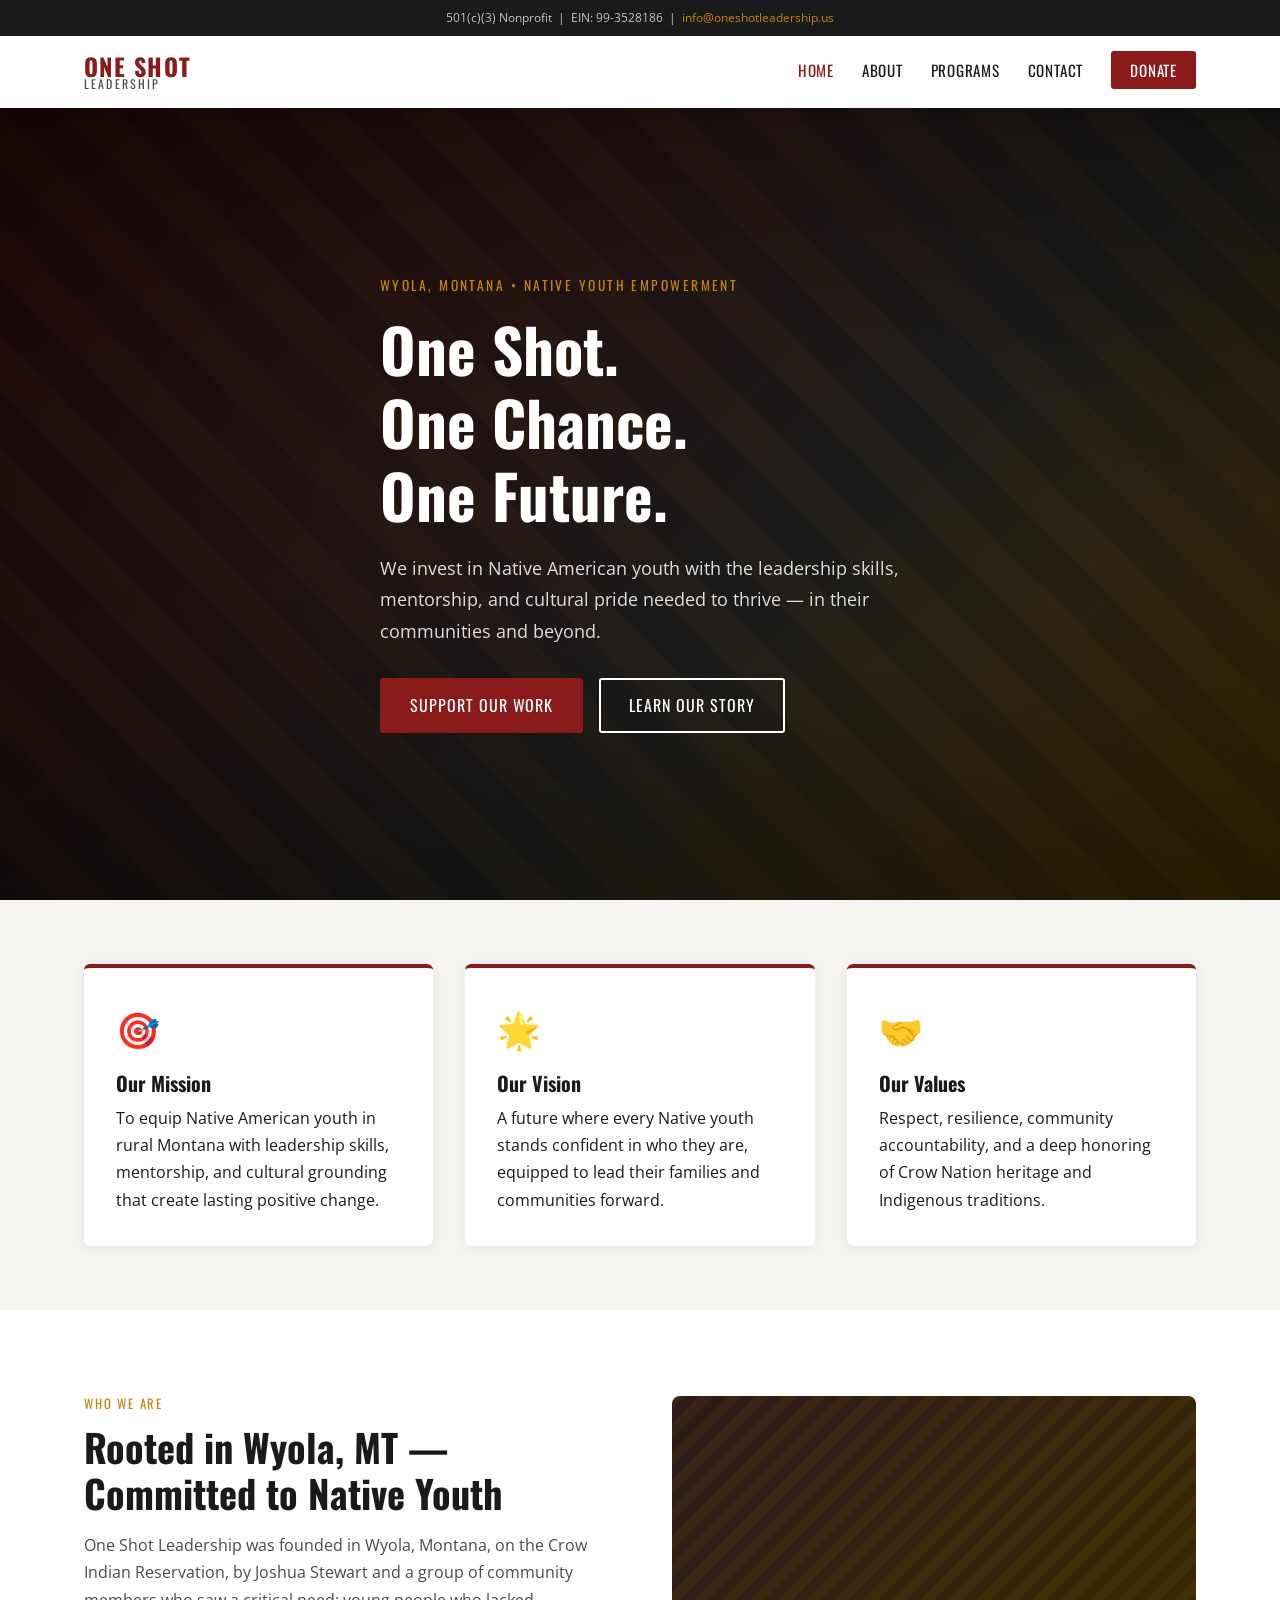
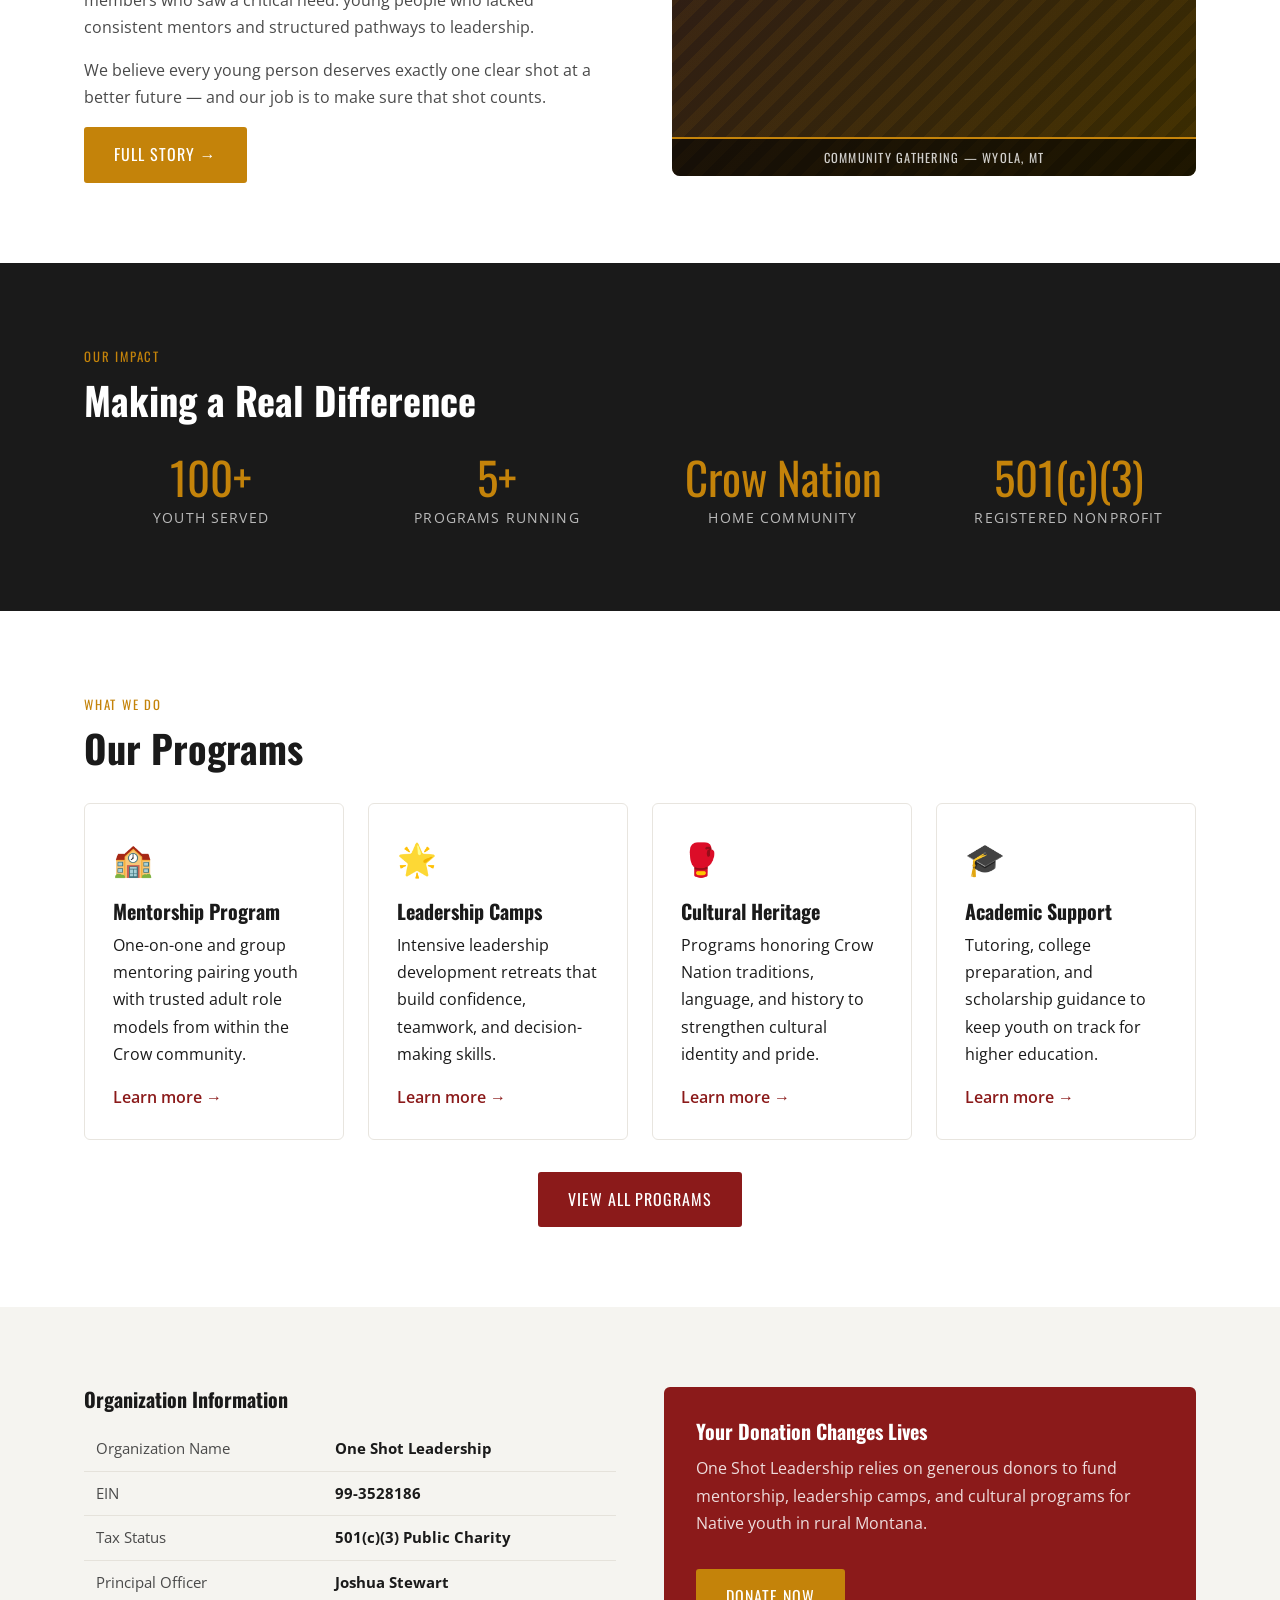
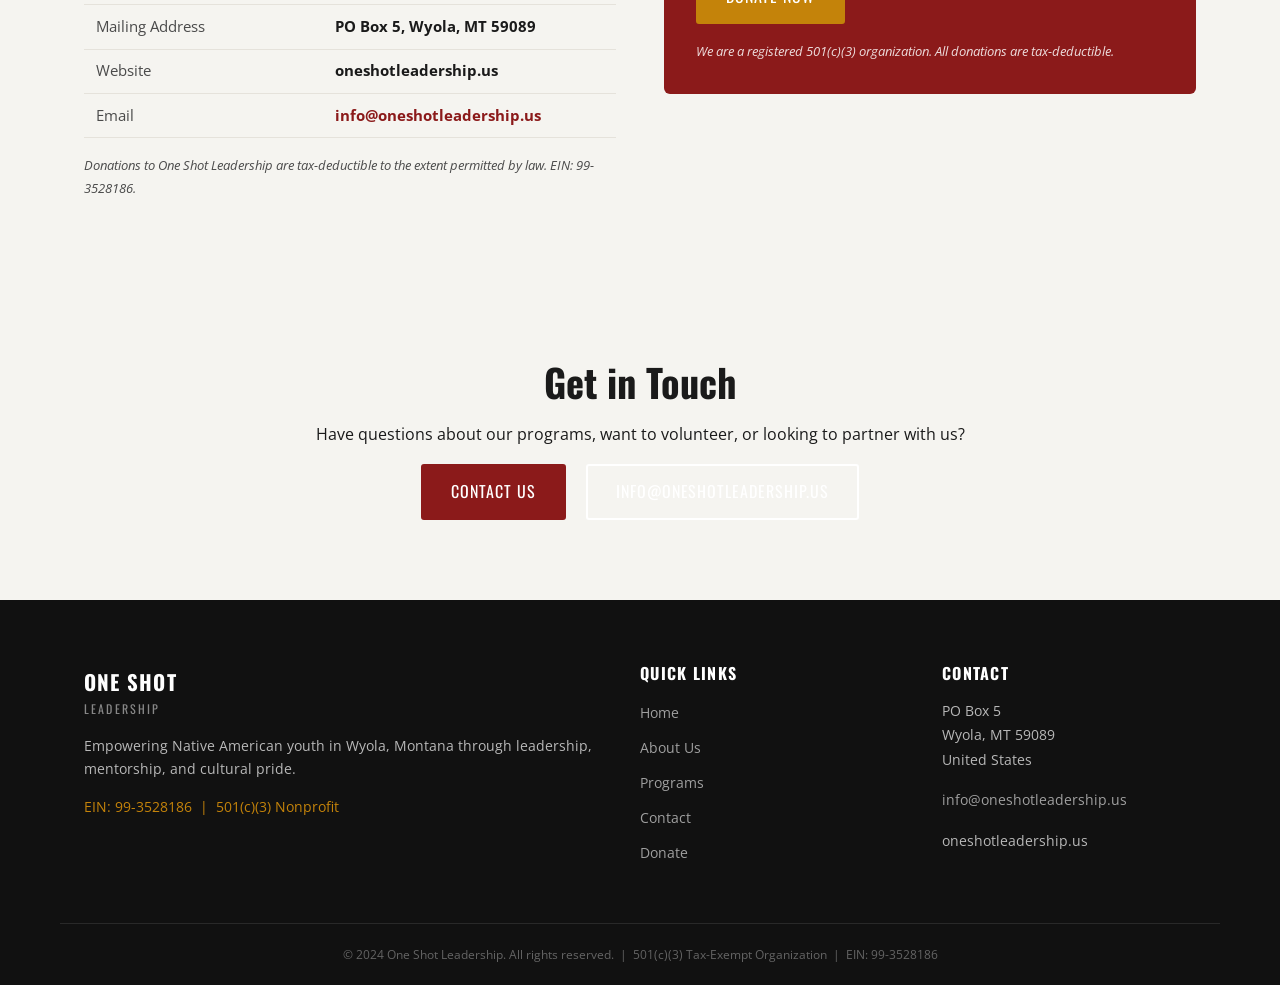
==== index.html @ 218c1e2d "Add core website pages for One Shot Leadership nonprofit - Created donate.html for donation informat" ====
<!DOCTYPE html>
<html lang="en">
<head>
  <meta charset="UTF-8" />
  <meta name="viewport" content="width=device-width, initial-scale=1.0" />
  <title>One Shot Leadership | Empowering Native Youth</title>
  <meta name="description" content="One Shot Leadership is a 501(c)(3) nonprofit organization based in Wyola, MT, dedicated to empowering Native American youth through leadership development, mentorship, and cultural programs." />
  <link rel="stylesheet" href="css/styles.css" />
  <link rel="preconnect" href="https://fonts.googleapis.com" />
  <link href="https://fonts.googleapis.com/css2?family=Oswald:wght@400;600;700&family=Open+Sans:wght@400;600&display=swap" rel="stylesheet" />
</head>
<body>

  <!-- TOP NOTICE BAR -->
  <div class="top-bar">
    <span>501(c)(3) Nonprofit &nbsp;|&nbsp; EIN: 99-3528186 &nbsp;|&nbsp; <a href="mailto:info@oneshotleadership.us">info@oneshotleadership.us</a></span>
  </div>

  <!-- NAVIGATION -->
  <header class="site-header">
    <div class="container nav-container">
      <a href="index.html" class="logo">
        <span class="logo-main">ONE SHOT</span><span class="logo-sub">LEADERSHIP</span>
      </a>
      <button class="nav-toggle" aria-label="Toggle navigation">&#9776;</button>
      <nav class="main-nav">
        <ul>
          <li><a href="index.html" class="active">Home</a></li>
          <li><a href="about.html">About</a></li>
          <li><a href="programs.html">Programs</a></li>
          <li><a href="contact.html">Contact</a></li>
          <li><a href="donate.html" class="btn-nav">Donate</a></li>
        </ul>
      </nav>
    </div>
  </header>

  <!-- HERO -->
  <section class="hero">
    <div class="hero-overlay"></div>
    <div class="hero-content container">
      <p class="hero-eyebrow">Wyola, Montana &bull; Native Youth Empowerment</p>
      <h1>One Shot.<br>One Chance.<br>One Future.</h1>
      <p class="hero-sub">We invest in Native American youth with the leadership skills, mentorship, and cultural pride needed to thrive — in their communities and beyond.</p>
      <div class="hero-btns">
        <a href="donate.html" class="btn btn-primary">Support Our Work</a>
        <a href="about.html" class="btn btn-outline">Learn Our Story</a>
      </div>
    </div>
  </section>

  <!-- MISSION STRIP -->
  <section class="mission-strip">
    <div class="container mission-grid">
      <div class="mission-card">
        <div class="mission-icon">&#127919;</div>
        <h3>Our Mission</h3>
        <p>To equip Native American youth in rural Montana with leadership skills, mentorship, and cultural grounding that create lasting positive change.</p>
      </div>
      <div class="mission-card">
        <div class="mission-icon">&#127775;</div>
        <h3>Our Vision</h3>
        <p>A future where every Native youth stands confident in who they are, equipped to lead their families and communities forward.</p>
      </div>
      <div class="mission-card">
        <div class="mission-icon">&#129309;</div>
        <h3>Our Values</h3>
        <p>Respect, resilience, community accountability, and a deep honoring of Crow Nation heritage and Indigenous traditions.</p>
      </div>
    </div>
  </section>

  <!-- ABOUT SNAPSHOT -->
  <section class="about-snapshot section-pad">
    <div class="container two-col">
      <div class="col-text">
        <span class="section-label">Who We Are</span>
        <h2>Rooted in Wyola, MT — Committed to Native Youth</h2>
        <p>One Shot Leadership was founded in Wyola, Montana, on the Crow Indian Reservation, by Joshua Stewart and a group of community members who saw a critical need: young people who lacked consistent mentors and structured pathways to leadership.</p>
        <p>We believe every young person deserves exactly one clear shot at a better future — and our job is to make sure that shot counts.</p>
        <a href="about.html" class="btn btn-secondary">Full Story &rarr;</a>
      </div>
      <div class="col-visual">
        <div class="placeholder-photo large-photo">
          <div class="photo-label">Community Gathering — Wyola, MT</div>
        </div>
      </div>
    </div>
  </section>

  <!-- IMPACT NUMBERS -->
  <section class="impact section-pad bg-dark">
    <div class="container">
      <span class="section-label light">Our Impact</span>
      <h2 class="light">Making a Real Difference</h2>
      <div class="stats-grid">
        <div class="stat">
          <span class="stat-num">100+</span>
          <span class="stat-label">Youth Served</span>
        </div>
        <div class="stat">
          <span class="stat-num">5+</span>
          <span class="stat-label">Programs Running</span>
        </div>
        <div class="stat">
          <span class="stat-num">Crow Nation</span>
          <span class="stat-label">Home Community</span>
        </div>
        <div class="stat">
          <span class="stat-num">501(c)(3)</span>
          <span class="stat-label">Registered Nonprofit</span>
        </div>
      </div>
    </div>
  </section>

  <!-- PROGRAMS PREVIEW -->
  <section class="programs-preview section-pad">
    <div class="container">
      <span class="section-label">What We Do</span>
      <h2>Our Programs</h2>
      <div class="programs-grid">
        <div class="program-card">
          <div class="program-icon">&#127979;</div>
          <h3>Mentorship Program</h3>
          <p>One-on-one and group mentoring pairing youth with trusted adult role models from within the Crow community.</p>
          <a href="programs.html">Learn more &rarr;</a>
        </div>
        <div class="program-card">
          <div class="program-icon">&#127775;</div>
          <h3>Leadership Camps</h3>
          <p>Intensive leadership development retreats that build confidence, teamwork, and decision-making skills.</p>
          <a href="programs.html">Learn more &rarr;</a>
        </div>
        <div class="program-card">
          <div class="program-icon">&#129354;</div>
          <h3>Cultural Heritage</h3>
          <p>Programs honoring Crow Nation traditions, language, and history to strengthen cultural identity and pride.</p>
          <a href="programs.html">Learn more &rarr;</a>
        </div>
        <div class="program-card">
          <div class="program-icon">&#127891;</div>
          <h3>Academic Support</h3>
          <p>Tutoring, college preparation, and scholarship guidance to keep youth on track for higher education.</p>
          <a href="programs.html">Learn more &rarr;</a>
        </div>
      </div>
      <div style="text-align:center;margin-top:2rem;">
        <a href="programs.html" class="btn btn-primary">View All Programs</a>
      </div>
    </div>
  </section>

  <!-- CHARITY / LEGAL INFO -->
  <section class="legal-info section-pad bg-light">
    <div class="container legal-grid">
      <div>
        <h3>Organization Information</h3>
        <table class="info-table">
          <tr><td>Organization Name</td><td><strong>One Shot Leadership</strong></td></tr>
          <tr><td>EIN</td><td><strong>99-3528186</strong></td></tr>
          <tr><td>Tax Status</td><td><strong>501(c)(3) Public Charity</strong></td></tr>
          <tr><td>Principal Officer</td><td><strong>Joshua Stewart</strong></td></tr>
          <tr><td>Mailing Address</td><td><strong>PO Box 5, Wyola, MT 59089</strong></td></tr>
          <tr><td>Website</td><td><strong>oneshotleadership.us</strong></td></tr>
          <tr><td>Email</td><td><strong><a href="mailto:info@oneshotleadership.us">info@oneshotleadership.us</a></strong></td></tr>
        </table>
        <p class="legal-note">Donations to One Shot Leadership are tax-deductible to the extent permitted by law. EIN: 99-3528186.</p>
      </div>
      <div class="legal-cta">
        <h3>Your Donation Changes Lives</h3>
        <p>One Shot Leadership relies on generous donors to fund mentorship, leadership camps, and cultural programs for Native youth in rural Montana.</p>
        <a href="donate.html" class="btn btn-primary">Donate Now</a>
        <p class="legal-note" style="margin-top:1rem;">We are a registered 501(c)(3) organization. All donations are tax-deductible.</p>
      </div>
    </div>
  </section>

  <!-- CONTACT STRIP -->
  <section class="contact-strip section-pad">
    <div class="container" style="text-align:center;">
      <h2>Get in Touch</h2>
      <p>Have questions about our programs, want to volunteer, or looking to partner with us?</p>
      <a href="contact.html" class="btn btn-primary" style="margin-right:1rem;">Contact Us</a>
      <a href="mailto:info@oneshotleadership.us" class="btn btn-outline">info@oneshotleadership.us</a>
    </div>
  </section>

  <!-- FOOTER -->
  <footer class="site-footer">
    <div class="container footer-grid">
      <div class="footer-brand">
        <span class="logo-main">ONE SHOT</span><span class="logo-sub">LEADERSHIP</span>
        <p>Empowering Native American youth in Wyola, Montana through leadership, mentorship, and cultural pride.</p>
        <p class="ein-footer">EIN: 99-3528186 &nbsp;|&nbsp; 501(c)(3) Nonprofit</p>
      </div>
      <div class="footer-links">
        <h4>Quick Links</h4>
        <ul>
          <li><a href="index.html">Home</a></li>
          <li><a href="about.html">About Us</a></li>
          <li><a href="programs.html">Programs</a></li>
          <li><a href="contact.html">Contact</a></li>
          <li><a href="donate.html">Donate</a></li>
        </ul>
      </div>
      <div class="footer-contact">
        <h4>Contact</h4>
        <p>PO Box 5<br>Wyola, MT 59089<br>United States</p>
        <p><a href="mailto:info@oneshotleadership.us">info@oneshotleadership.us</a></p>
        <p>oneshotleadership.us</p>
      </div>
    </div>
    <div class="footer-bottom">
      <p>&copy; 2024 One Shot Leadership. All rights reserved. &nbsp;|&nbsp; 501(c)(3) Tax-Exempt Organization &nbsp;|&nbsp; EIN: 99-3528186</p>
    </div>
  </footer>

  <script src="js/main.js"></script>
</body>
</html>
---- css/styles.css ----
/* ============================================================
   ONE SHOT LEADERSHIP — Main Stylesheet
   ============================================================ */

:root {
  --primary:   #8B1A1A;   /* deep red — strength, heritage */
  --primary-dark: #6b1313;
  --accent:    #C4830A;   /* golden amber — resilience */
  --dark:      #1a1a1a;
  --gray:      #4a4a4a;
  --light-gray:#f5f4f0;
  --white:     #ffffff;
  --font-head: 'Oswald', sans-serif;
  --font-body: 'Open Sans', sans-serif;
  --container: 1160px;
}

*, *::before, *::after { box-sizing: border-box; margin: 0; padding: 0; }

html { scroll-behavior: smooth; }

body {
  font-family: var(--font-body);
  color: var(--dark);
  background: var(--white);
  font-size: 16px;
  line-height: 1.7;
}

img { max-width: 100%; display: block; }

a { color: var(--primary); text-decoration: none; }
a:hover { text-decoration: underline; }

ul { list-style: none; }

/* ── UTILITIES ─────────────────────────────────────────── */
.container { max-width: var(--container); margin: 0 auto; padding: 0 1.5rem; }
.section-pad { padding: 5rem 1.5rem; }
.bg-light { background: var(--light-gray); }
.bg-dark  { background: var(--dark); color: var(--white); }
.light    { color: var(--white); }

.section-label {
  display: inline-block;
  font-family: var(--font-head);
  font-size: .8rem;
  letter-spacing: .14em;
  text-transform: uppercase;
  color: var(--accent);
  margin-bottom: .6rem;
}

h1,h2,h3,h4 { font-family: var(--font-head); line-height: 1.2; }
h1 { font-size: clamp(2.2rem, 5vw, 3.8rem); }
h2 { font-size: clamp(1.6rem, 3.5vw, 2.4rem); margin-bottom: 1rem; }
h3 { font-size: 1.25rem; margin-bottom: .6rem; }
h4 { font-size: 1rem; margin-bottom: .4rem; }

p { margin-bottom: 1rem; }
p:last-child { margin-bottom: 0; }

/* ── BUTTONS ───────────────────────────────────────────── */
.btn {
  display: inline-block;
  padding: .75rem 1.75rem;
  font-family: var(--font-head);
  font-size: 1rem;
  letter-spacing: .06em;
  text-transform: uppercase;
  border-radius: 3px;
  cursor: pointer;
  transition: background .2s, color .2s, border-color .2s;
  text-decoration: none;
}
.btn-primary {
  background: var(--primary);
  color: var(--white);
  border: 2px solid var(--primary);
}
.btn-primary:hover {
  background: var(--primary-dark);
  border-color: var(--primary-dark);
  text-decoration: none;
}
.btn-secondary {
  background: var(--accent);
  color: var(--white);
  border: 2px solid var(--accent);
}
.btn-secondary:hover { background: #a36e08; border-color: #a36e08; text-decoration: none; }

.btn-outline {
  background: transparent;
  color: var(--white);
  border: 2px solid var(--white);
}
.btn-outline:hover { background: var(--white); color: var(--dark); text-decoration: none; }
.btn-outline-light {
  background: transparent;
  color: var(--white);
  border: 2px solid rgba(255,255,255,.6);
}
.btn-outline-light:hover { background: rgba(255,255,255,.15); text-decoration: none; color: #fff; }
.btn-full { width: 100%; text-align: center; }

/* ── TOP BAR ───────────────────────────────────────────── */
.top-bar {
  background: var(--dark);
  color: rgba(255,255,255,.75);
  font-size: .78rem;
  text-align: center;
  padding: .45rem 1rem;
}
.top-bar a { color: var(--accent); }

/* ── HEADER / NAV ──────────────────────────────────────── */
.site-header {
  background: var(--white);
  box-shadow: 0 2px 12px rgba(0,0,0,.1);
  position: sticky;
  top: 0;
  z-index: 100;
}
.nav-container {
  display: flex;
  align-items: center;
  justify-content: space-between;
  height: 72px;
}
.logo { text-decoration: none; line-height: 1; }
.logo-main {
  display: block;
  font-family: var(--font-head);
  font-size: 1.5rem;
  font-weight: 700;
  color: var(--primary);
  letter-spacing: .06em;
}
.logo-sub {
  display: block;
  font-family: var(--font-head);
  font-size: .75rem;
  letter-spacing: .18em;
  color: var(--gray);
  text-transform: uppercase;
}
.main-nav ul {
  display: flex;
  gap: 1.75rem;
  align-items: center;
}
.main-nav a {
  font-family: var(--font-head);
  font-size: .95rem;
  letter-spacing: .05em;
  text-transform: uppercase;
  color: var(--dark);
  text-decoration: none;
  transition: color .2s;
}
.main-nav a:hover, .main-nav a.active { color: var(--primary); }
.btn-nav {
  background: var(--primary);
  color: var(--white) !important;
  padding: .5rem 1.2rem;
  border-radius: 3px;
}
.btn-nav:hover { background: var(--primary-dark) !important; }
.btn-nav.active { background: var(--primary-dark) !important; }
.nav-toggle {
  display: none;
  background: none;
  border: none;
  font-size: 1.6rem;
  cursor: pointer;
  color: var(--dark);
}

/* ── HERO ──────────────────────────────────────────────── */
.hero {
  position: relative;
  min-height: 88vh;
  display: flex;
  align-items: center;
  background: linear-gradient(135deg, #2c0808 0%, #1a1a1a 60%, #3a2800 100%);
  overflow: hidden;
}
.hero::before {
  content: '';
  position: absolute;
  inset: 0;
  background: repeating-linear-gradient(
    45deg,
    transparent,
    transparent 40px,
    rgba(196,131,10,.04) 40px,
    rgba(196,131,10,.04) 80px
  );
}
.hero-overlay {
  position: absolute;
  inset: 0;
  background: radial-gradient(ellipse at 60% 50%, transparent 30%, rgba(0,0,0,.5) 100%);
}
.hero-content {
  position: relative;
  z-index: 2;
  color: var(--white);
  max-width: 700px;
}
.hero-eyebrow {
  font-family: var(--font-head);
  font-size: .85rem;
  letter-spacing: .18em;
  text-transform: uppercase;
  color: var(--accent);
  margin-bottom: 1rem;
}
.hero h1 { color: var(--white); margin-bottom: 1.25rem; }
.hero-sub {
  font-size: 1.15rem;
  color: rgba(255,255,255,.85);
  margin-bottom: 2rem;
  max-width: 520px;
}
.hero-btns { display: flex; gap: 1rem; flex-wrap: wrap; }

/* ── MISSION STRIP ─────────────────────────────────────── */
.mission-strip { padding: 4rem 1.5rem; background: var(--light-gray); }
.mission-grid {
  display: grid;
  grid-template-columns: repeat(auto-fit, minmax(260px, 1fr));
  gap: 2rem;
}
.mission-card {
  background: var(--white);
  padding: 2rem;
  border-radius: 6px;
  box-shadow: 0 2px 12px rgba(0,0,0,.07);
  border-top: 4px solid var(--primary);
}
.mission-icon { font-size: 2.2rem; margin-bottom: .75rem; }

/* ── TWO-COL LAYOUT ────────────────────────────────────── */
.two-col {
  display: grid;
  grid-template-columns: 1fr 1fr;
  gap: 4rem;
  align-items: center;
}
.col-text h2 { margin-bottom: 1rem; }
.col-text p  { color: var(--gray); }

/* ── PLACEHOLDER PHOTOS ────────────────────────────────── */
.placeholder-photo {
  background: linear-gradient(135deg, #2c1a1a, #3a2c00);
  border-radius: 8px;
  position: relative;
  overflow: hidden;
  display: flex;
  align-items: flex-end;
  justify-content: center;
}
.placeholder-photo::before {
  content: '';
  position: absolute;
  inset: 0;
  background: repeating-linear-gradient(
    -45deg, transparent, transparent 10px,
    rgba(196,131,10,.08) 10px, rgba(196,131,10,.08) 20px
  );
}
.large-photo { height: 380px; }
.photo-label {
  position: relative;
  z-index: 1;
  background: rgba(0,0,0,.55);
  color: rgba(255,255,255,.8);
  font-size: .78rem;
  font-family: var(--font-head);
  letter-spacing: .1em;
  text-transform: uppercase;
  padding: .5rem 1rem;
  width: 100%;
  text-align: center;
  border-top: 2px solid var(--accent);
}
.photo-note {
  font-size: .8rem;
  color: var(--gray);
  font-style: italic;
  margin-top: .5rem;
  text-align: center;
}

/* ── IMPACT / STATS ────────────────────────────────────── */
.stats-grid {
  display: grid;
  grid-template-columns: repeat(auto-fit, minmax(180px, 1fr));
  gap: 2rem;
  margin-top: 2rem;
}
.stat { text-align: center; }
.stat-num {
  display: block;
  font-family: var(--font-head);
  font-size: 2.8rem;
  color: var(--accent);
  line-height: 1;
}
.stat-label {
  display: block;
  font-size: .9rem;
  color: rgba(255,255,255,.7);
  margin-top: .4rem;
  text-transform: uppercase;
  letter-spacing: .08em;
}

/* ── PROGRAMS ──────────────────────────────────────────── */
.programs-grid {
  display: grid;
  grid-template-columns: repeat(auto-fit, minmax(240px, 1fr));
  gap: 1.5rem;
  margin-top: 2rem;
}
.program-card {
  background: var(--white);
  border: 1px solid #e8e5df;
  border-radius: 6px;
  padding: 1.75rem;
  transition: box-shadow .2s, transform .2s;
}
.program-card:hover { box-shadow: 0 6px 24px rgba(0,0,0,.1); transform: translateY(-3px); }
.program-icon { font-size: 2rem; margin-bottom: .75rem; }
.program-icon.big { font-size: 3rem; margin-bottom: 1rem; }
.program-card a { color: var(--primary); font-weight: 600; }

/* ── LEGAL INFO ────────────────────────────────────────── */
.legal-grid {
  display: grid;
  grid-template-columns: 1fr 1fr;
  gap: 3rem;
  align-items: start;
}
.info-table { width: 100%; border-collapse: collapse; margin: 1rem 0; }
.info-table td {
  padding: .55rem .75rem;
  border-bottom: 1px solid #e5e2db;
  font-size: .95rem;
}
.info-table td:first-child {
  color: var(--gray);
  width: 45%;
  white-space: nowrap;
}
.info-table.compact td { padding: .4rem .5rem; font-size: .88rem; }
.legal-note { font-size: .82rem; color: var(--gray); font-style: italic; margin-top: .75rem; }
.legal-cta { background: var(--primary); color: var(--white); padding: 2rem; border-radius: 6px; }
.legal-cta h3 { color: var(--white); margin-bottom: .75rem; }
.legal-cta p  { color: rgba(255,255,255,.85); }
.legal-cta .btn-primary { background: var(--accent); border-color: var(--accent); margin-top: 1rem; }

/* ── PAGE HERO ─────────────────────────────────────────── */
.page-hero {
  position: relative;
  background: linear-gradient(135deg, #2c0808 0%, #1a1a1a 100%);
  padding: 5rem 1.5rem;
  text-align: center;
}
.page-hero-overlay {
  position: absolute;
  inset: 0;
  background: rgba(0,0,0,.3);
}
.page-hero-content {
  position: relative;
  z-index: 1;
  color: var(--white);
}
.page-hero h1 { color: var(--white); margin-bottom: .75rem; }
.page-hero p  { color: rgba(255,255,255,.8); font-size: 1.1rem; }

/* ── MVV GRID ──────────────────────────────────────────── */
.mvv-grid {
  display: grid;
  grid-template-columns: repeat(auto-fit, minmax(260px, 1fr));
  gap: 2rem;
  margin-top: 2rem;
}
.mvv-card {
  background: var(--white);
  padding: 2rem;
  border-radius: 6px;
  border-left: 4px solid var(--primary);
  box-shadow: 0 2px 10px rgba(0,0,0,.06);
}
.mvv-icon { font-size: 2.5rem; margin-bottom: .75rem; }
.values-list { list-style: none; padding: 0; }
.values-list li { padding: .35rem 0; border-bottom: 1px solid #ece9e3; font-size: .95rem; }
.values-list li:last-child { border-bottom: none; }

/* ── TEAM ──────────────────────────────────────────────── */
.team-grid { display: grid; grid-template-columns: repeat(auto-fit, minmax(280px, 1fr)); gap: 2rem; margin-top: 2rem; }
.team-card {
  background: var(--light-gray);
  padding: 2rem;
  border-radius: 6px;
  text-align: center;
}
.team-photo-placeholder {
  width: 100px;
  height: 100px;
  border-radius: 50%;
  background: var(--primary);
  display: flex;
  align-items: center;
  justify-content: center;
  margin: 0 auto 1rem;
  font-family: var(--font-head);
  font-size: 2rem;
  color: var(--white);
}
.team-title { color: var(--accent); font-weight: 600; font-size: .9rem; text-transform: uppercase; letter-spacing: .08em; margin-bottom: .75rem; }
.team-card p { text-align: left; font-size: .95rem; color: var(--gray); }

/* ── CONTACT PAGE ──────────────────────────────────────── */
.contact-layout {
  display: grid;
  grid-template-columns: 1fr 1.2fr;
  gap: 4rem;
  align-items: start;
}
.contact-block {
  display: flex;
  gap: 1rem;
  align-items: flex-start;
  margin-bottom: 1.5rem;
}
.contact-block-icon { font-size: 1.5rem; margin-top: .1rem; }
.contact-block h4 { margin-bottom: .2rem; }
.contact-block p, .contact-block a { color: var(--gray); }

.contact-form .form-row { display: grid; grid-template-columns: 1fr 1fr; gap: 1rem; }
.form-group { margin-bottom: 1.25rem; }
.form-group label { display: block; font-size: .88rem; font-weight: 600; margin-bottom: .4rem; color: var(--dark); }
.form-group input,
.form-group select,
.form-group textarea {
  width: 100%;
  padding: .65rem .85rem;
  border: 1.5px solid #d8d4cc;
  border-radius: 4px;
  font-family: var(--font-body);
  font-size: .95rem;
  color: var(--dark);
  background: var(--white);
  transition: border-color .2s;
}
.form-group input:focus,
.form-group select:focus,
.form-group textarea:focus {
  outline: none;
  border-color: var(--primary);
}
.form-note { font-size: .8rem; color: var(--gray); margin-top: .75rem; font-style: italic; }

/* ── INVOLVE GRID ──────────────────────────────────────── */
.involve-grid { display: grid; grid-template-columns: repeat(auto-fit, minmax(240px, 1fr)); gap: 1.5rem; margin-top: 2rem; }
.involve-card {
  background: var(--white);
  padding: 2rem;
  border-radius: 6px;
  border: 1px solid #e8e5df;
  text-align: center;
}
.involve-icon { font-size: 2.5rem; margin-bottom: .75rem; }

/* ── DONATE PAGE ───────────────────────────────────────── */
.donate-layout {
  display: grid;
  grid-template-columns: 1fr 1fr;
  gap: 4rem;
  align-items: start;
}
.impact-amounts { margin: 2rem 0; }
.impact-amounts h3 { margin-bottom: 1rem; }
.amount-item { display: flex; gap: 1rem; align-items: center; padding: .6rem 0; border-bottom: 1px solid #e8e5df; }
.amount { font-family: var(--font-head); font-size: 1.35rem; color: var(--primary); min-width: 60px; }
.amount-desc { font-size: .9rem; color: var(--gray); }
.tax-info-box { background: var(--light-gray); border-left: 4px solid var(--accent); padding: 1.25rem 1.5rem; border-radius: 0 6px 6px 0; margin-top: 1.5rem; }
.tax-info-box h4 { margin-bottom: .6rem; }
.donate-card {
  background: var(--white);
  border: 1px solid #e8e5df;
  border-radius: 6px;
  padding: 2rem;
  box-shadow: 0 2px 12px rgba(0,0,0,.07);
}
.donate-card h3 { margin-bottom: .6rem; }
.donate-card hr { border: none; border-top: 1px solid #e8e5df; margin: 1.5rem 0; }
.donate-card address { font-style: normal; background: var(--light-gray); padding: 1rem 1.25rem; border-radius: 4px; margin: .75rem 0; font-size: .95rem; line-height: 1.8; }

/* ── FEATURE LIST ──────────────────────────────────────── */
.feature-list { list-style: none; padding: 0; margin: .75rem 0; }
.feature-list li { padding: .35rem 0 .35rem 1.5rem; position: relative; font-size: .95rem; color: var(--gray); }
.feature-list li::before { content: '▸'; position: absolute; left: 0; color: var(--accent); }

/* ── CONTACT STRIP ─────────────────────────────────────── */
.contact-strip { background: var(--light-gray); }

/* ── FOOTER ────────────────────────────────────────────── */
.site-footer { background: #111; color: rgba(255,255,255,.7); padding: 4rem 1.5rem 0; }
.footer-grid {
  display: grid;
  grid-template-columns: 2fr 1fr 1fr;
  gap: 3rem;
  padding-bottom: 3rem;
  border-bottom: 1px solid rgba(255,255,255,.1);
}
.footer-brand .logo-main { font-size: 1.3rem; color: var(--white); }
.footer-brand .logo-sub  { color: rgba(255,255,255,.5); margin-bottom: 1rem; }
.footer-brand p { font-size: .88rem; line-height: 1.6; }
.ein-footer { margin-top: .75rem; font-size: .78rem; color: var(--accent); }
.footer-links h4, .footer-contact h4 { color: var(--white); font-family: var(--font-head); font-size: 1rem; letter-spacing: .08em; text-transform: uppercase; margin-bottom: 1rem; }
.footer-links ul { list-style: none; padding: 0; }
.footer-links li { margin-bottom: .5rem; }
.footer-links a, .footer-contact a { color: rgba(255,255,255,.6); font-size: .9rem; transition: color .2s; }
.footer-links a:hover, .footer-contact a:hover { color: var(--accent); text-decoration: none; }
.footer-contact p { font-size: .9rem; line-height: 1.7; }
.footer-bottom {
  text-align: center;
  padding: 1.25rem;
  font-size: .78rem;
  color: rgba(255,255,255,.35);
}

/* ── RESPONSIVE ────────────────────────────────────────── */
@media (max-width: 900px) {
  .two-col, .legal-grid, .contact-layout, .donate-layout { grid-template-columns: 1fr; gap: 2rem; }
  .footer-grid { grid-template-columns: 1fr 1fr; }
  .col-visual { order: -1; }
}

@media (max-width: 680px) {
  .nav-toggle { display: block; }
  .main-nav {
    display: none;
    position: absolute;
    top: 72px;
    left: 0;
    right: 0;
    background: var(--white);
    box-shadow: 0 4px 12px rgba(0,0,0,.1);
    padding: 1rem 1.5rem;
    z-index: 99;
  }
  .main-nav.open { display: block; }
  .main-nav ul { flex-direction: column; gap: .75rem; }
  .main-nav a { font-size: 1rem; }
  .site-header { position: relative; }
  .hero { min-height: 70vh; }
  .hero-btns { flex-direction: column; }
  .btn { text-align: center; }
  .footer-grid { grid-template-columns: 1fr; gap: 2rem; }
  .contact-form .form-row { grid-template-columns: 1fr; }
  .section-pad { padding: 3rem 1.25rem; }
}
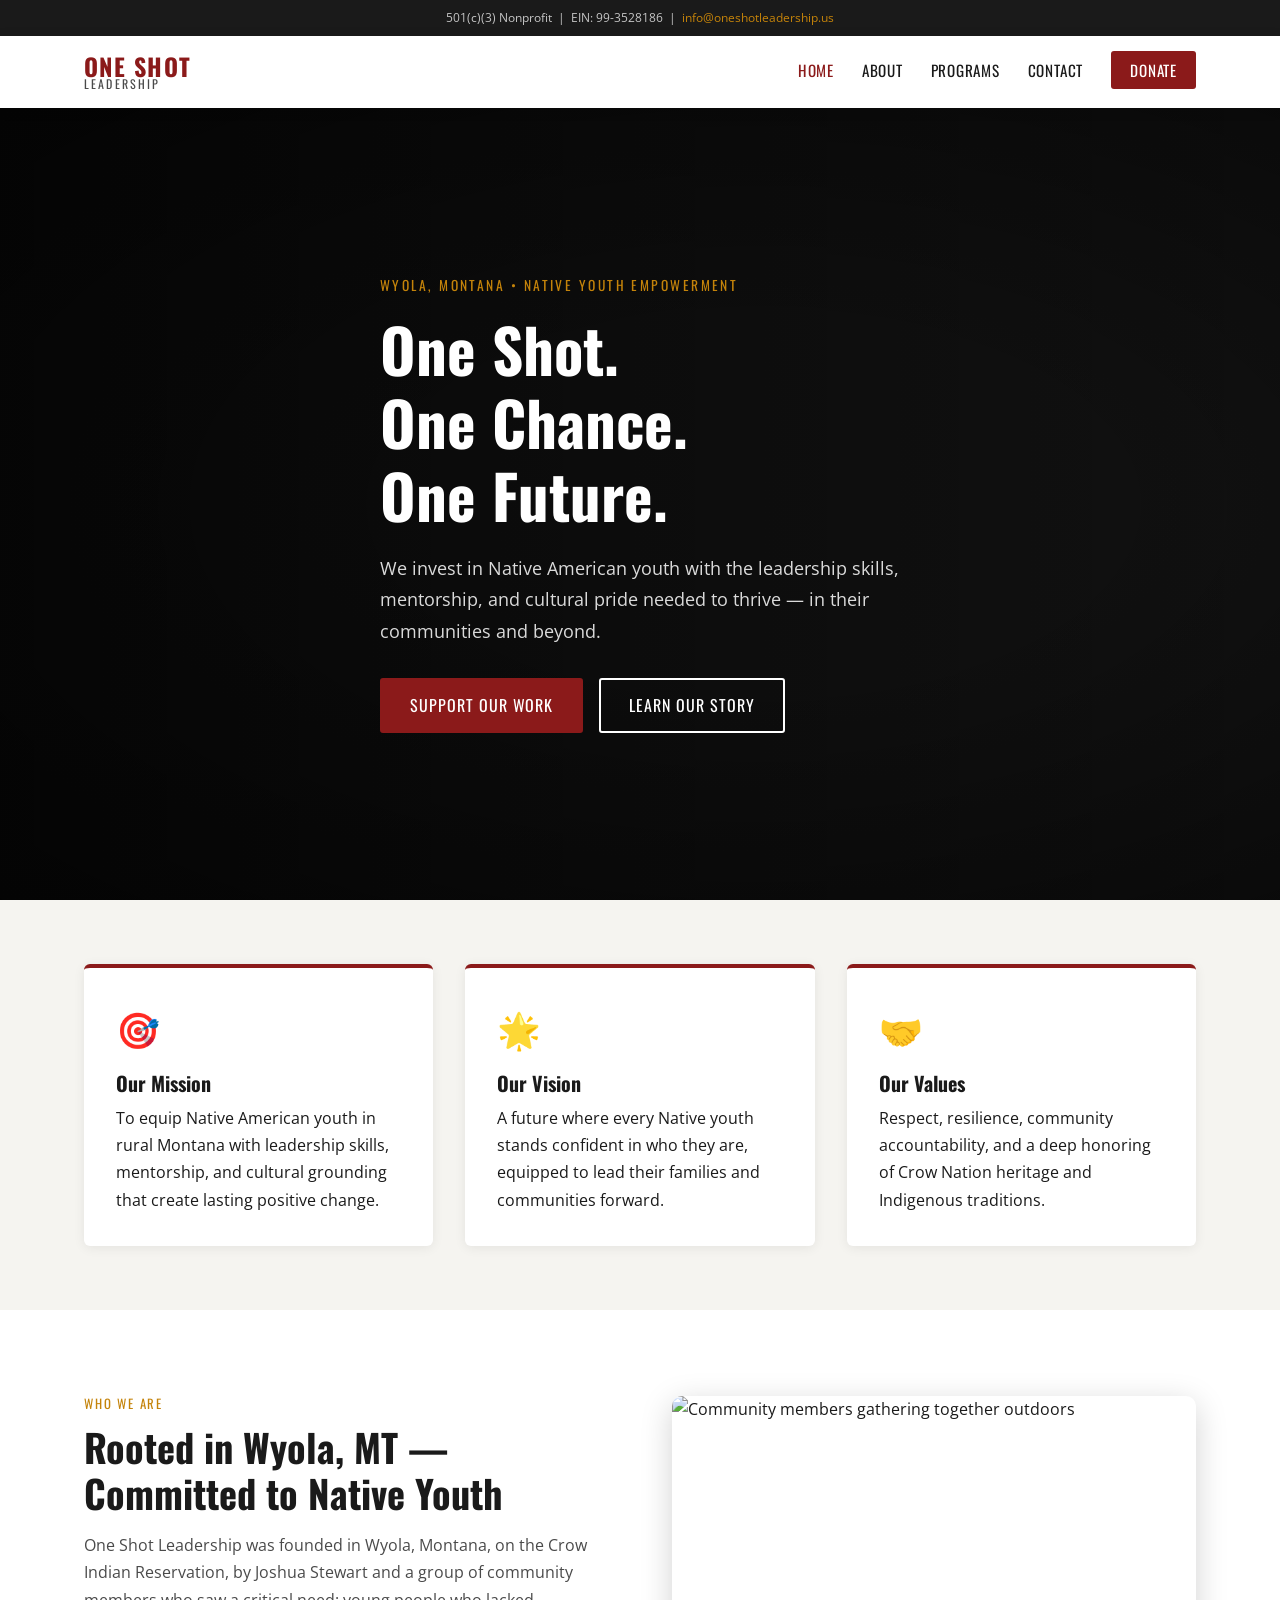
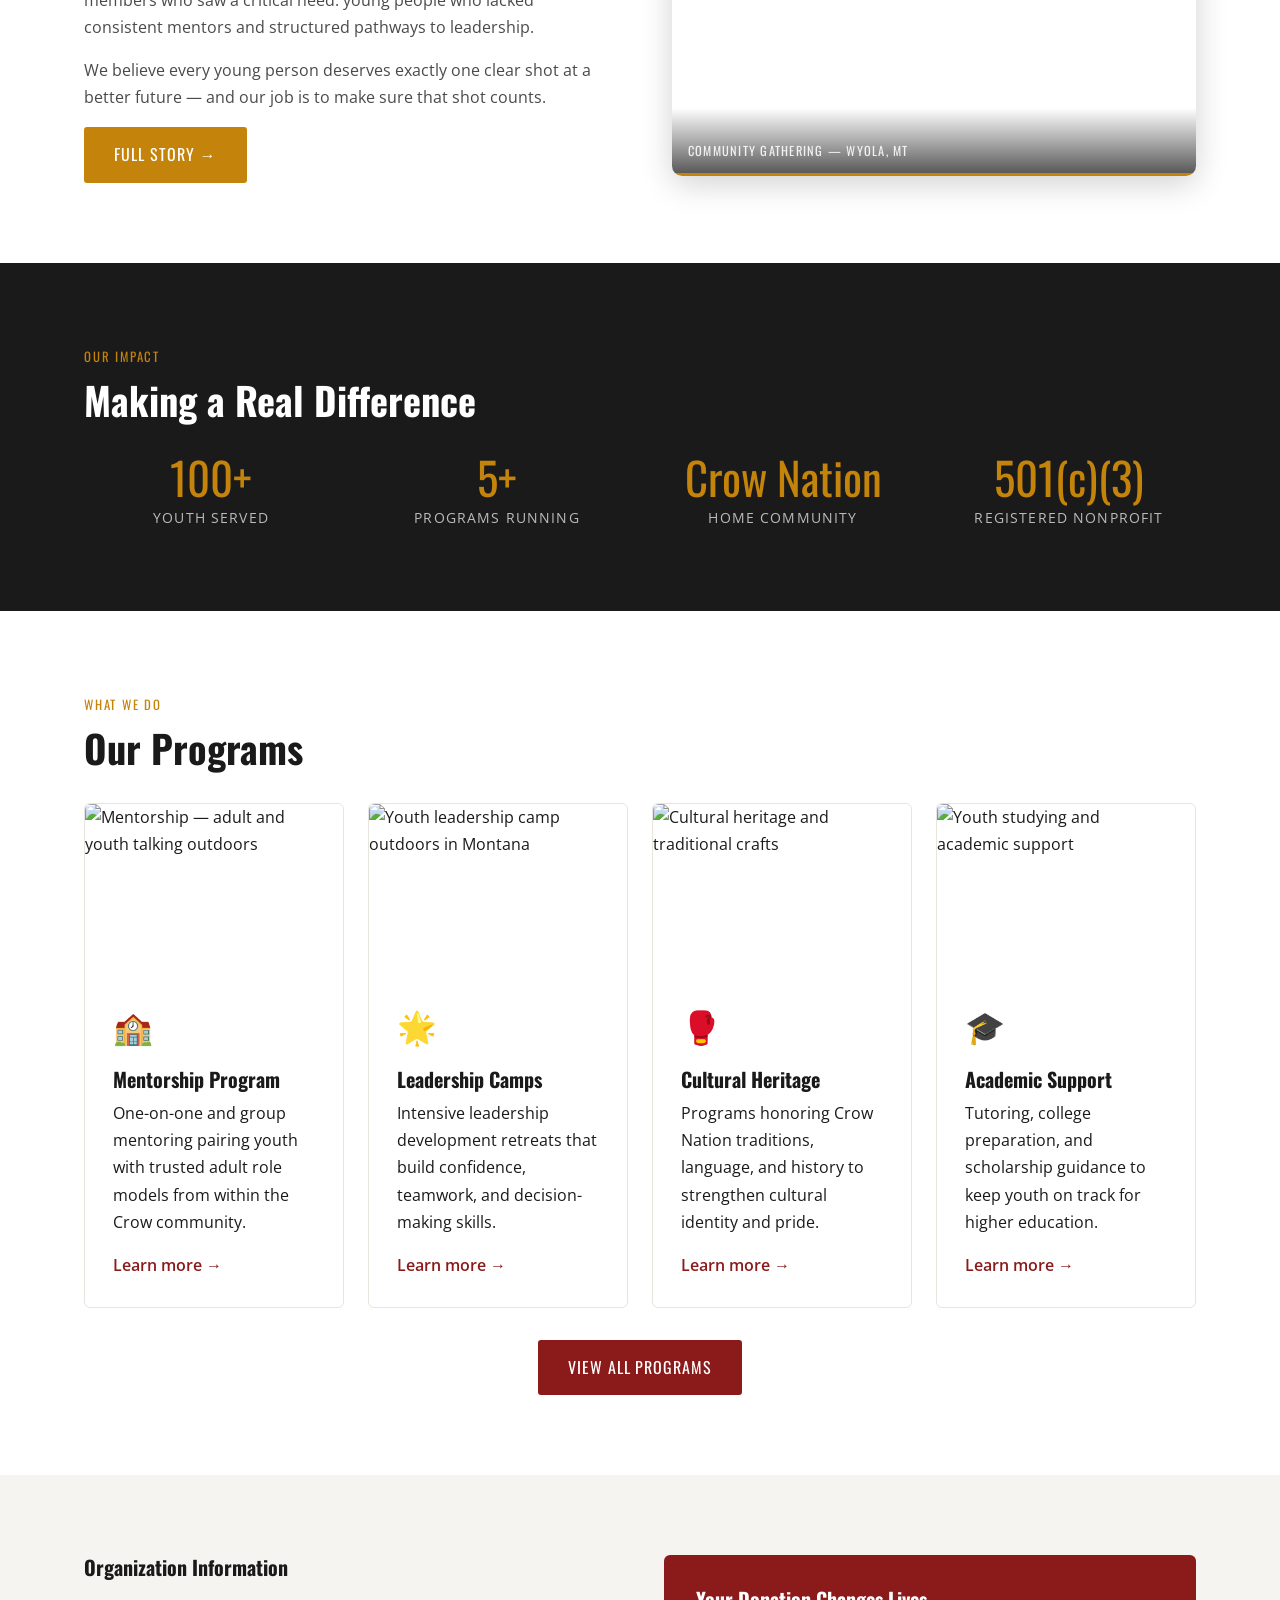
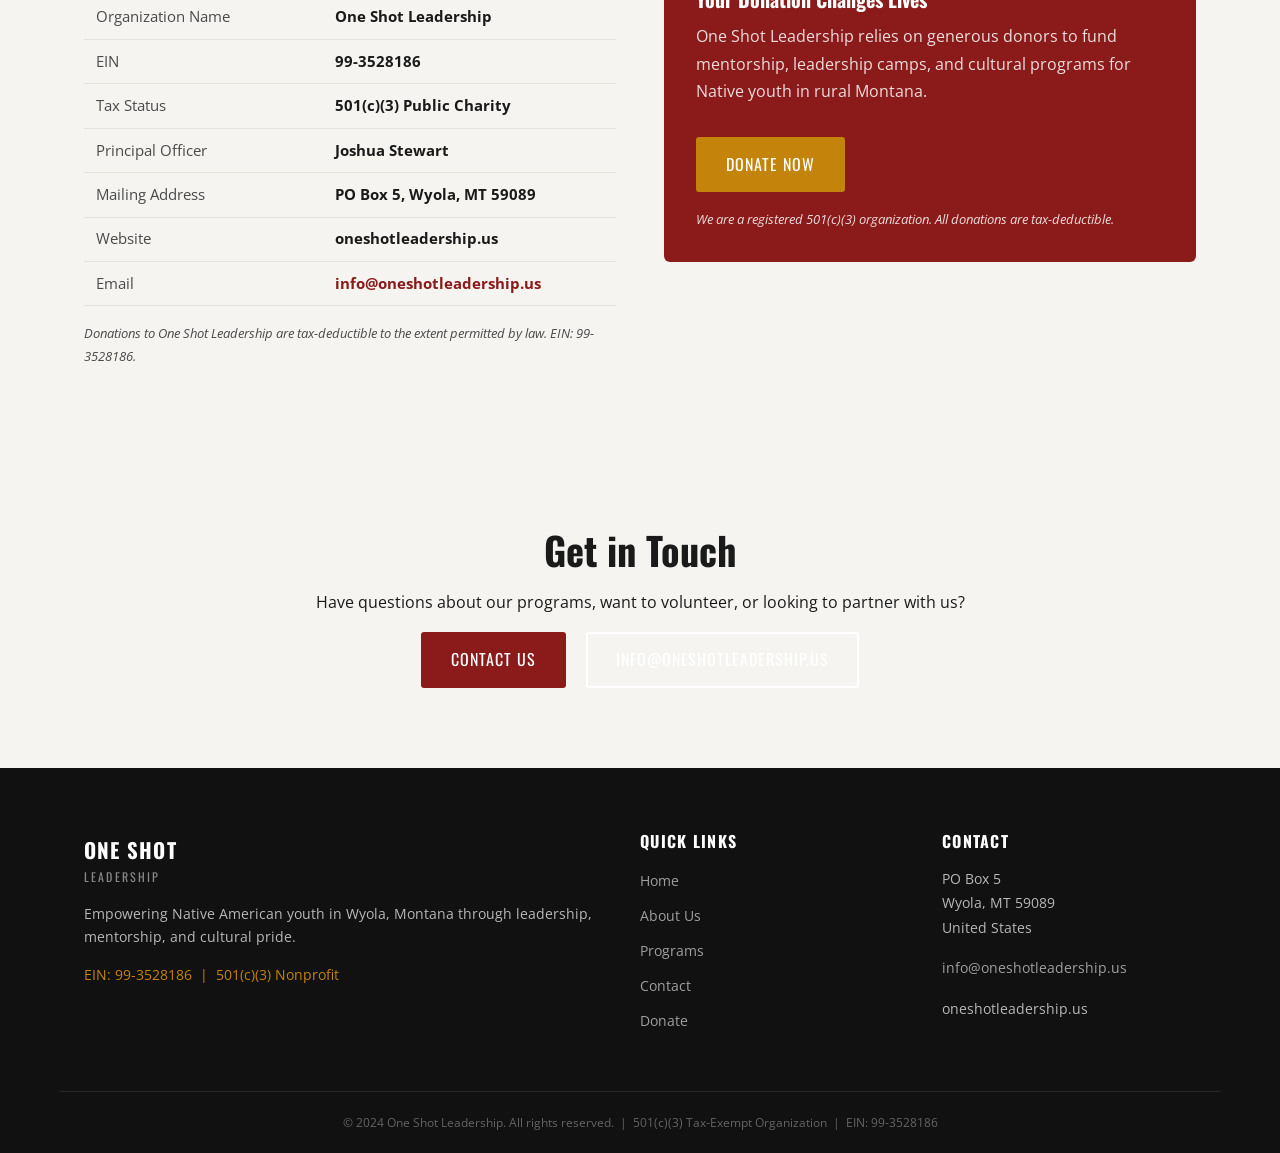
==== commit dbbbc8f1: "Update page hero images and styles across multiple HTML files for enhanced visual appeal" ====
--- a/index.html
+++ b/index.html
@@ -81,8 +81,12 @@
         <a href="about.html" class="btn btn-secondary">Full Story &rarr;</a>
       </div>
       <div class="col-visual">
-        <div class="placeholder-photo large-photo">
-          <div class="photo-label">Community Gathering — Wyola, MT</div>
+        <div class="photo-wrap">
+          <img
+            src="https://images.unsplash.com/photo-1529156069898-49953e39b3ac?auto=format&fit=crop&w=800&q=80"
+            alt="Community members gathering together outdoors"
+          />
+          <div class="photo-caption">Community Gathering — Wyola, MT</div>
         </div>
       </div>
     </div>
@@ -121,24 +125,28 @@
       <h2>Our Programs</h2>
       <div class="programs-grid">
         <div class="program-card">
+          <img class="program-card-img" src="https://images.unsplash.com/photo-1488521787991-ed7bbaae773c?auto=format&fit=crop&w=600&q=75" alt="Mentorship — adult and youth talking outdoors" />
           <div class="program-icon">&#127979;</div>
           <h3>Mentorship Program</h3>
           <p>One-on-one and group mentoring pairing youth with trusted adult role models from within the Crow community.</p>
           <a href="programs.html">Learn more &rarr;</a>
         </div>
         <div class="program-card">
+          <img class="program-card-img" src="https://images.unsplash.com/photo-1504280390367-361c6d9f38f4?auto=format&fit=crop&w=600&q=75" alt="Youth leadership camp outdoors in Montana" />
           <div class="program-icon">&#127775;</div>
           <h3>Leadership Camps</h3>
           <p>Intensive leadership development retreats that build confidence, teamwork, and decision-making skills.</p>
           <a href="programs.html">Learn more &rarr;</a>
         </div>
         <div class="program-card">
+          <img class="program-card-img" src="https://images.unsplash.com/photo-1476611338197-b2f293ebb8f5?auto=format&fit=crop&w=600&q=75" alt="Cultural heritage and traditional crafts" />
           <div class="program-icon">&#129354;</div>
           <h3>Cultural Heritage</h3>
           <p>Programs honoring Crow Nation traditions, language, and history to strengthen cultural identity and pride.</p>
           <a href="programs.html">Learn more &rarr;</a>
         </div>
         <div class="program-card">
+          <img class="program-card-img" src="https://images.unsplash.com/photo-1427504494785-3a9ca7044f45?auto=format&fit=crop&w=600&q=75" alt="Youth studying and academic support" />
           <div class="program-icon">&#127891;</div>
           <h3>Academic Support</h3>
           <p>Tutoring, college preparation, and scholarship guidance to keep youth on track for higher education.</p>
--- a/css/styles.css
+++ b/css/styles.css
@@ -183,20 +183,17 @@
   min-height: 88vh;
   display: flex;
   align-items: center;
-  background: linear-gradient(135deg, #2c0808 0%, #1a1a1a 60%, #3a2800 100%);
+  background-color: #1a1a1a;
+  background-image: url('https://images.unsplash.com/photo-1500534314209-a157a8f8e71e?auto=format&fit=crop&w=1600&q=80');
+  background-size: cover;
+  background-position: center 40%;
   overflow: hidden;
 }
 .hero::before {
   content: '';
   position: absolute;
   inset: 0;
-  background: repeating-linear-gradient(
-    45deg,
-    transparent,
-    transparent 40px,
-    rgba(196,131,10,.04) 40px,
-    rgba(196,131,10,.04) 80px
-  );
+  background: linear-gradient(to right, rgba(0,0,0,.72) 0%, rgba(0,0,0,.35) 100%);
 }
 .hero-overlay {
   position: absolute;
@@ -252,46 +249,47 @@
 .col-text h2 { margin-bottom: 1rem; }
 .col-text p  { color: var(--gray); }
 
-/* ── PLACEHOLDER PHOTOS ────────────────────────────────── */
-.placeholder-photo {
-  background: linear-gradient(135deg, #2c1a1a, #3a2c00);
-  border-radius: 8px;
+/* ── REAL PHOTOS ───────────────────────────────────────── */
+.photo-wrap {
   position: relative;
+  border-radius: 10px;
   overflow: hidden;
-  display: flex;
-  align-items: flex-end;
-  justify-content: center;
-}
-.placeholder-photo::before {
-  content: '';
+  box-shadow: 0 8px 32px rgba(0,0,0,.18);
+}
+.photo-wrap img {
+  width: 100%;
+  height: 380px;
+  object-fit: cover;
+  display: block;
+  transition: transform .4s ease;
+}
+.photo-wrap:hover img { transform: scale(1.03); }
+.photo-caption {
   position: absolute;
-  inset: 0;
-  background: repeating-linear-gradient(
-    -45deg, transparent, transparent 10px,
-    rgba(196,131,10,.08) 10px, rgba(196,131,10,.08) 20px
-  );
-}
-.large-photo { height: 380px; }
-.photo-label {
-  position: relative;
-  z-index: 1;
-  background: rgba(0,0,0,.55);
-  color: rgba(255,255,255,.8);
+  bottom: 0; left: 0; right: 0;
+  background: linear-gradient(transparent, rgba(0,0,0,.65));
+  color: rgba(255,255,255,.88);
   font-size: .78rem;
   font-family: var(--font-head);
   letter-spacing: .1em;
   text-transform: uppercase;
-  padding: .5rem 1rem;
+  padding: 2rem 1rem .75rem;
+  border-bottom: 3px solid var(--accent);
+}
+/* program card image strip */
+.program-card-img {
   width: 100%;
-  text-align: center;
-  border-top: 2px solid var(--accent);
-}
-.photo-note {
-  font-size: .8rem;
-  color: var(--gray);
-  font-style: italic;
-  margin-top: .5rem;
-  text-align: center;
+  height: 180px;
+  object-fit: cover;
+  border-radius: 6px 6px 0 0;
+  display: block;
+  margin: -1.75rem -1.75rem 1rem;
+  width: calc(100% + 3.5rem);
+}
+/* page hero bg */
+.page-hero {
+  background-size: cover !important;
+  background-position: center !important;
 }
 
 /* ── IMPACT / STATS ────────────────────────────────────── */
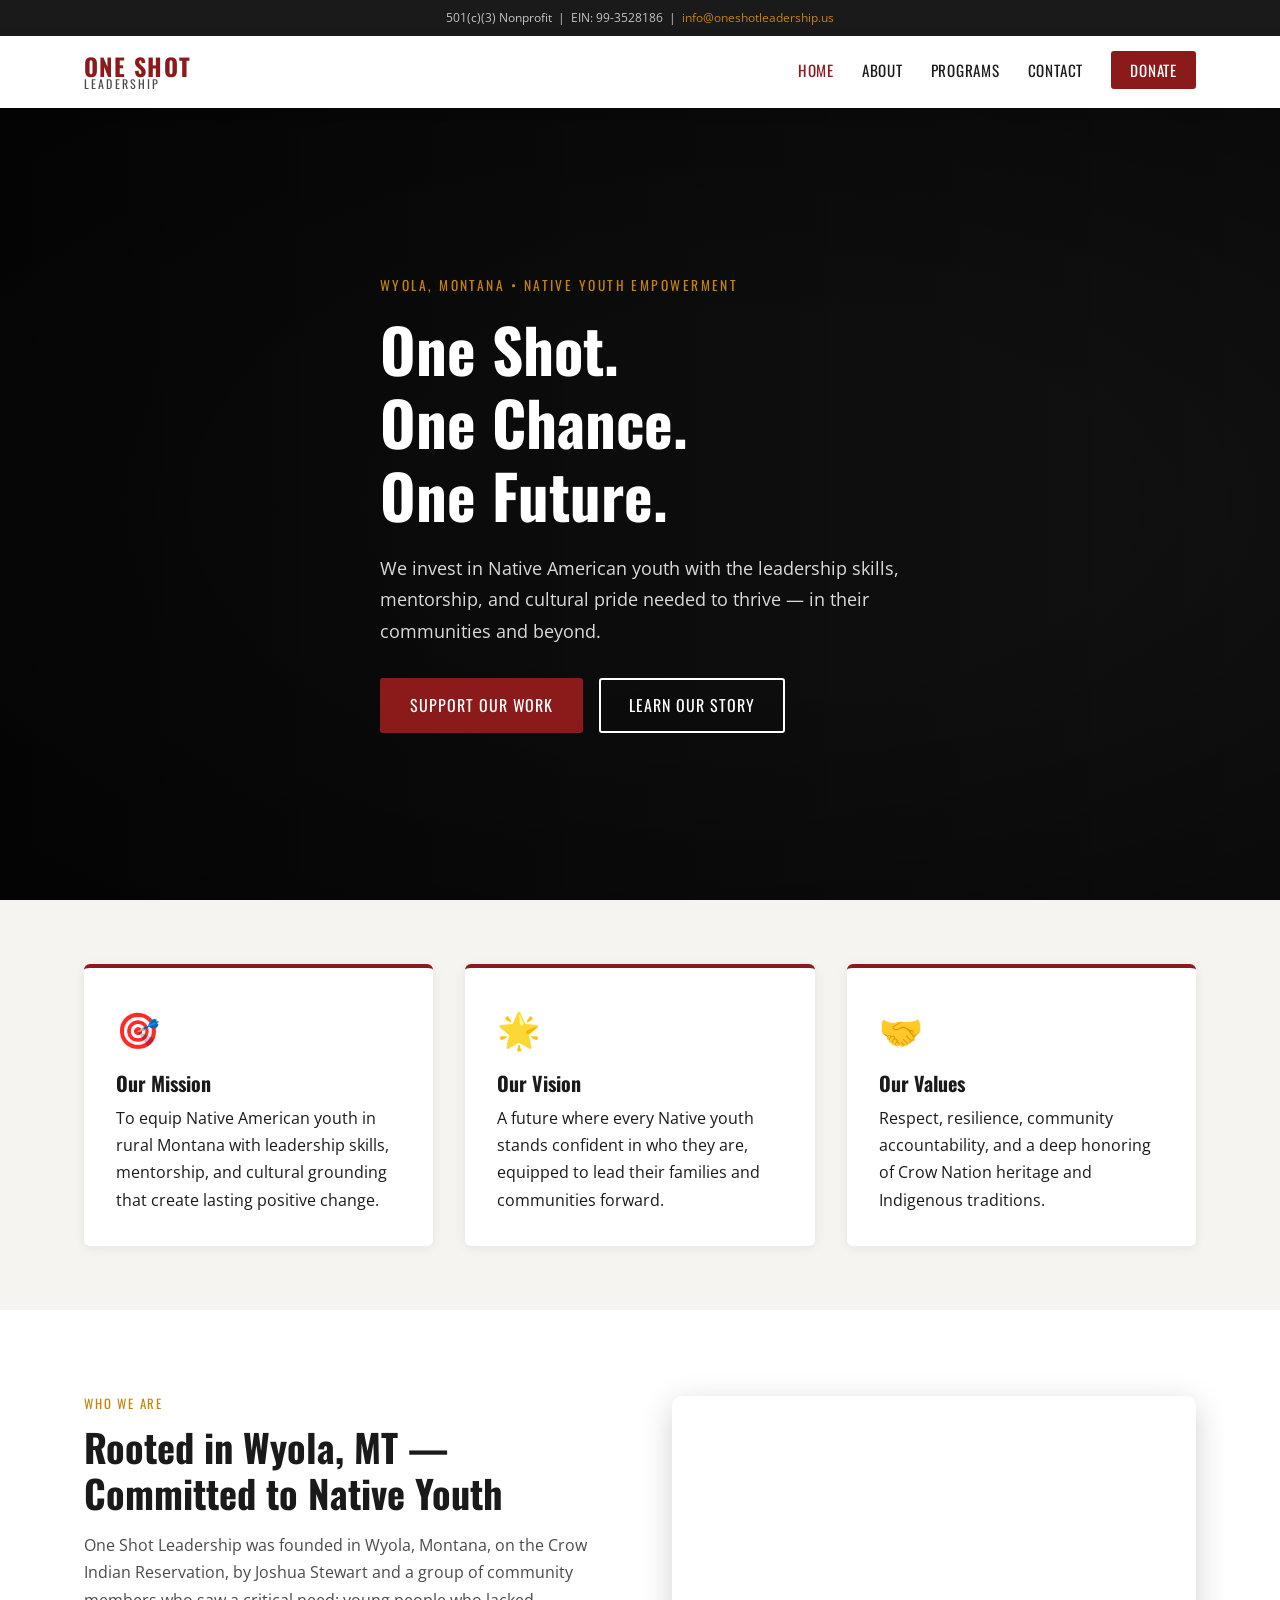
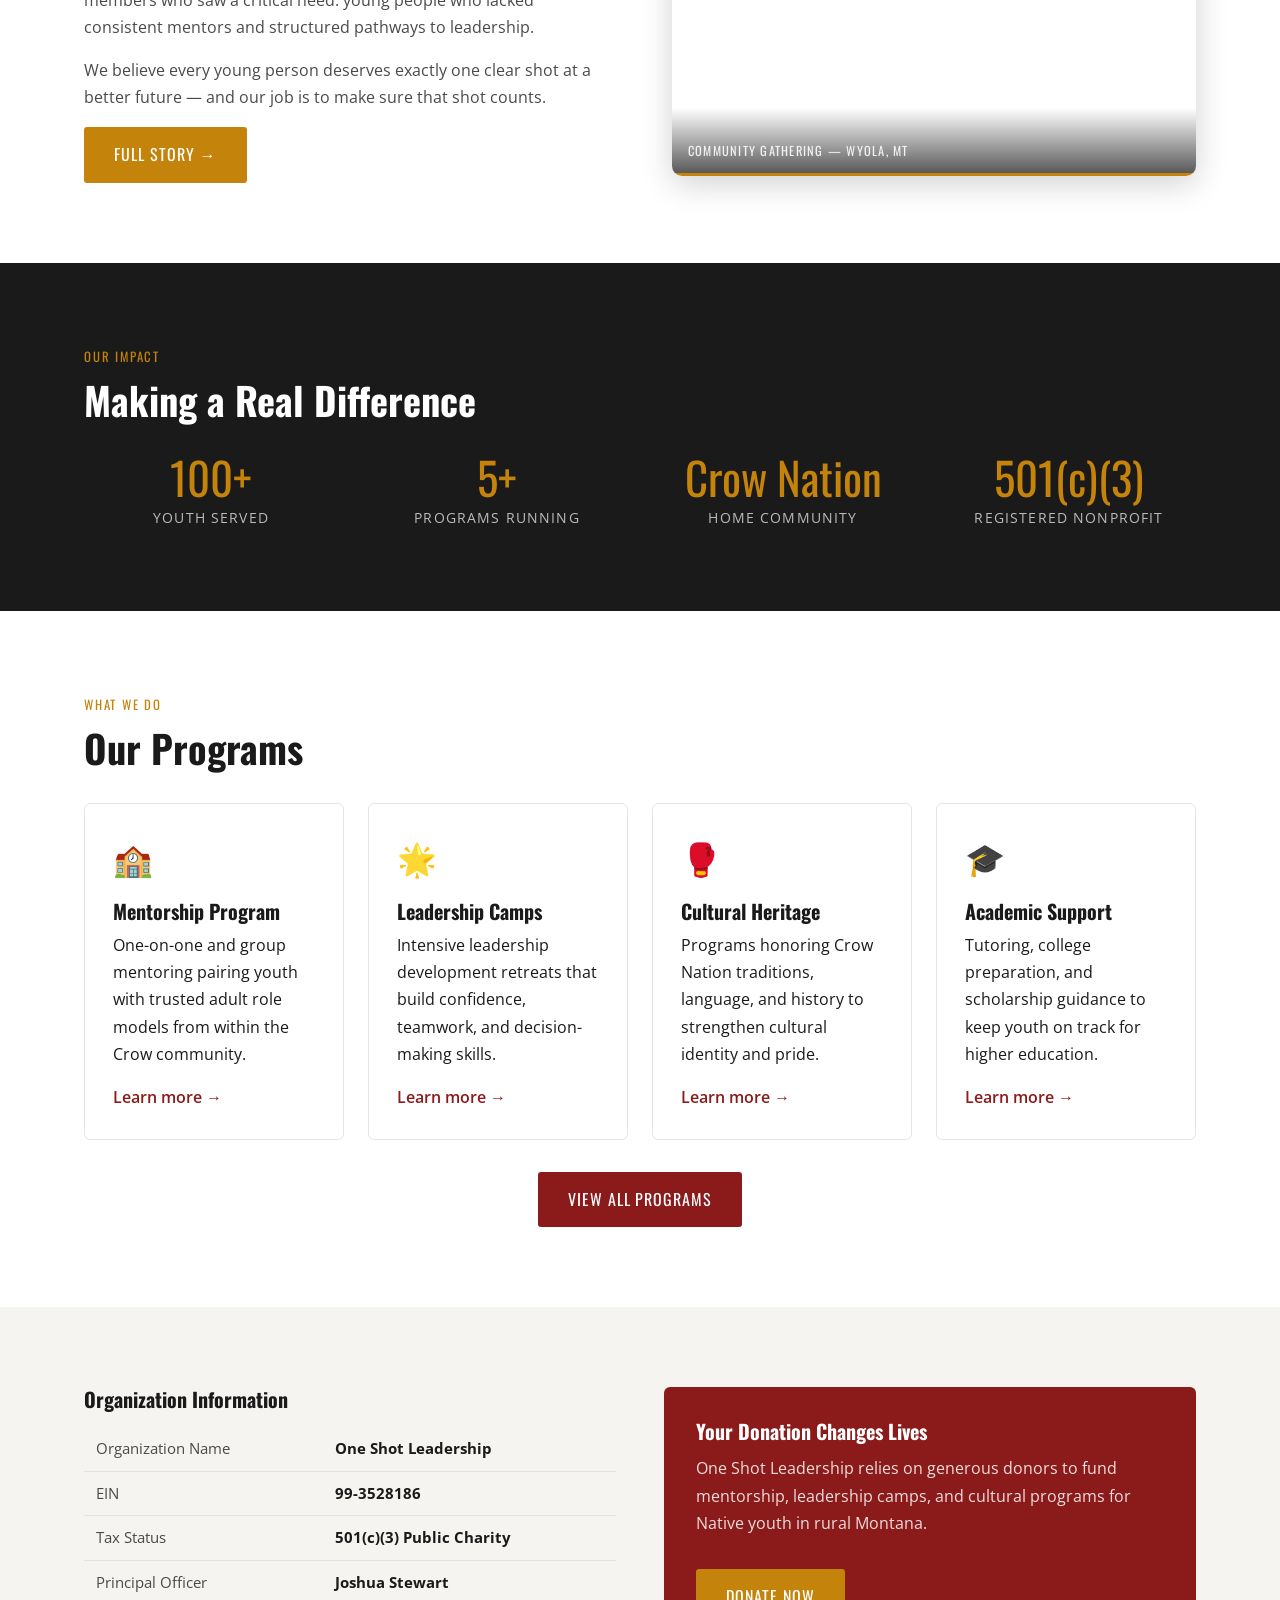
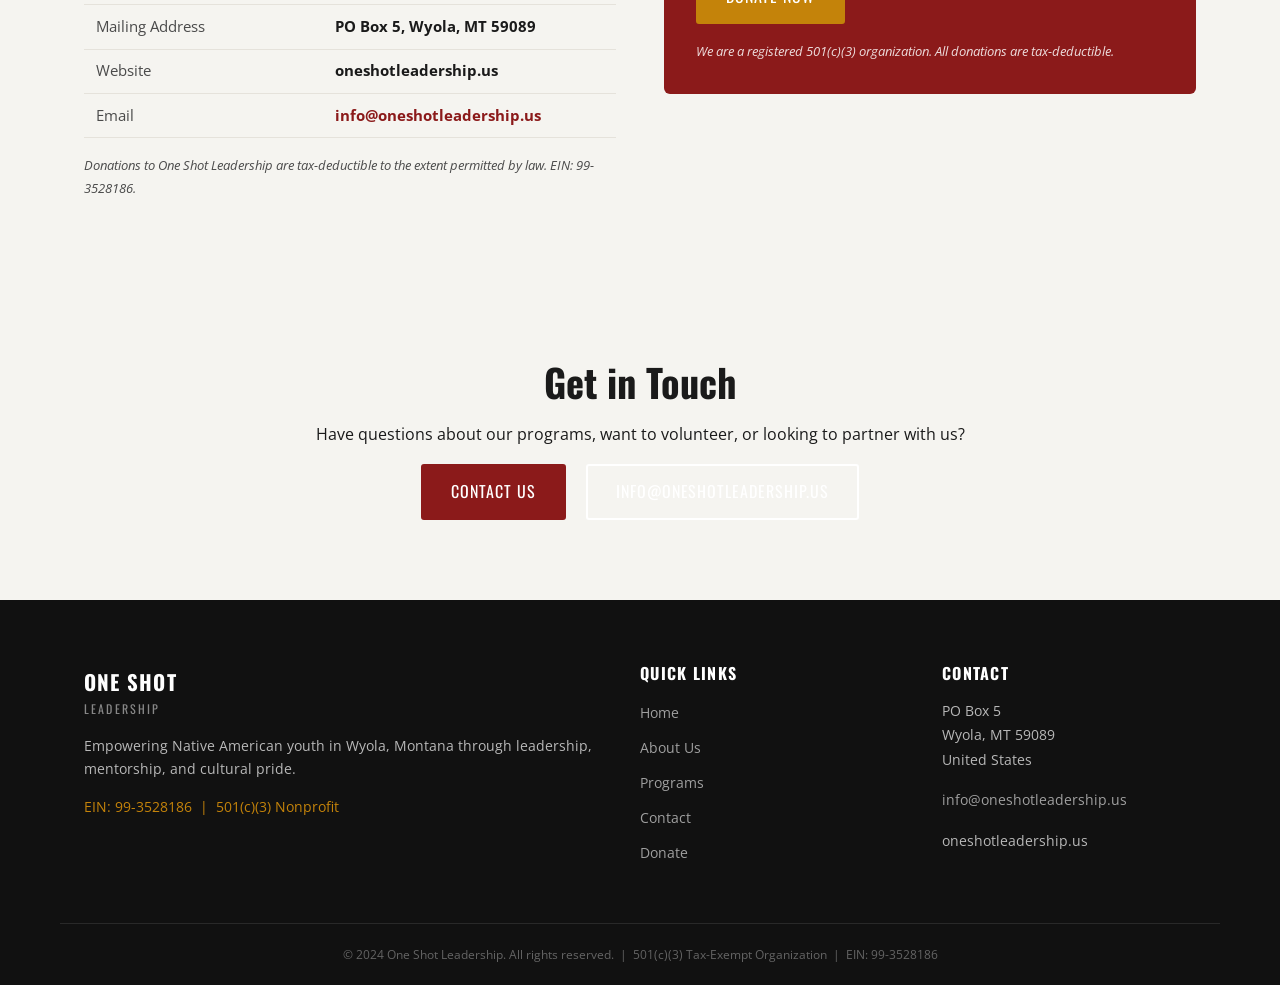
==== commit d2b13b1c: "Update images and styles across multiple HTML and CSS files for improved visual consistency" ====
--- a/index.html
+++ b/index.html
@@ -83,8 +83,9 @@
       <div class="col-visual">
         <div class="photo-wrap">
           <img
-            src="https://images.unsplash.com/photo-1529156069898-49953e39b3ac?auto=format&fit=crop&w=800&q=80"
+            src="https://picsum.photos/seed/osl-community/800/500"
             alt="Community members gathering together outdoors"
+            onerror="this.style.opacity='0'"
           />
           <div class="photo-caption">Community Gathering — Wyola, MT</div>
         </div>
@@ -125,28 +126,28 @@
       <h2>Our Programs</h2>
       <div class="programs-grid">
         <div class="program-card">
-          <img class="program-card-img" src="https://images.unsplash.com/photo-1488521787991-ed7bbaae773c?auto=format&fit=crop&w=600&q=75" alt="Mentorship — adult and youth talking outdoors" />
+          <img class="program-card-img" src="https://picsum.photos/seed/osl-mentor/600/380" alt="Mentorship — adult and youth talking outdoors" onerror="this.style.display='none'" />
           <div class="program-icon">&#127979;</div>
           <h3>Mentorship Program</h3>
           <p>One-on-one and group mentoring pairing youth with trusted adult role models from within the Crow community.</p>
           <a href="programs.html">Learn more &rarr;</a>
         </div>
         <div class="program-card">
-          <img class="program-card-img" src="https://images.unsplash.com/photo-1504280390367-361c6d9f38f4?auto=format&fit=crop&w=600&q=75" alt="Youth leadership camp outdoors in Montana" />
+          <img class="program-card-img" src="https://picsum.photos/seed/osl-camp/600/380" alt="Youth leadership camp outdoors in Montana" onerror="this.style.display='none'" />
           <div class="program-icon">&#127775;</div>
           <h3>Leadership Camps</h3>
           <p>Intensive leadership development retreats that build confidence, teamwork, and decision-making skills.</p>
           <a href="programs.html">Learn more &rarr;</a>
         </div>
         <div class="program-card">
-          <img class="program-card-img" src="https://images.unsplash.com/photo-1476611338197-b2f293ebb8f5?auto=format&fit=crop&w=600&q=75" alt="Cultural heritage and traditional crafts" />
+          <img class="program-card-img" src="https://picsum.photos/seed/osl-culture/600/380" alt="Cultural heritage and traditional crafts" onerror="this.style.display='none'" />
           <div class="program-icon">&#129354;</div>
           <h3>Cultural Heritage</h3>
           <p>Programs honoring Crow Nation traditions, language, and history to strengthen cultural identity and pride.</p>
           <a href="programs.html">Learn more &rarr;</a>
         </div>
         <div class="program-card">
-          <img class="program-card-img" src="https://images.unsplash.com/photo-1427504494785-3a9ca7044f45?auto=format&fit=crop&w=600&q=75" alt="Youth studying and academic support" />
+          <img class="program-card-img" src="https://picsum.photos/seed/osl-academic/600/380" alt="Youth studying and academic support" onerror="this.style.display='none'" />
           <div class="program-icon">&#127891;</div>
           <h3>Academic Support</h3>
           <p>Tutoring, college preparation, and scholarship guidance to keep youth on track for higher education.</p>
--- a/css/styles.css
+++ b/css/styles.css
@@ -184,7 +184,7 @@
   display: flex;
   align-items: center;
   background-color: #1a1a1a;
-  background-image: url('https://images.unsplash.com/photo-1500534314209-a157a8f8e71e?auto=format&fit=crop&w=1600&q=80');
+  background-image: url('https://images.unsplash.com/photo-1464822759023-fed622ff2c3b?auto=format&fit=crop&w=1600&q=80');
   background-size: cover;
   background-position: center 40%;
   overflow: hidden;
